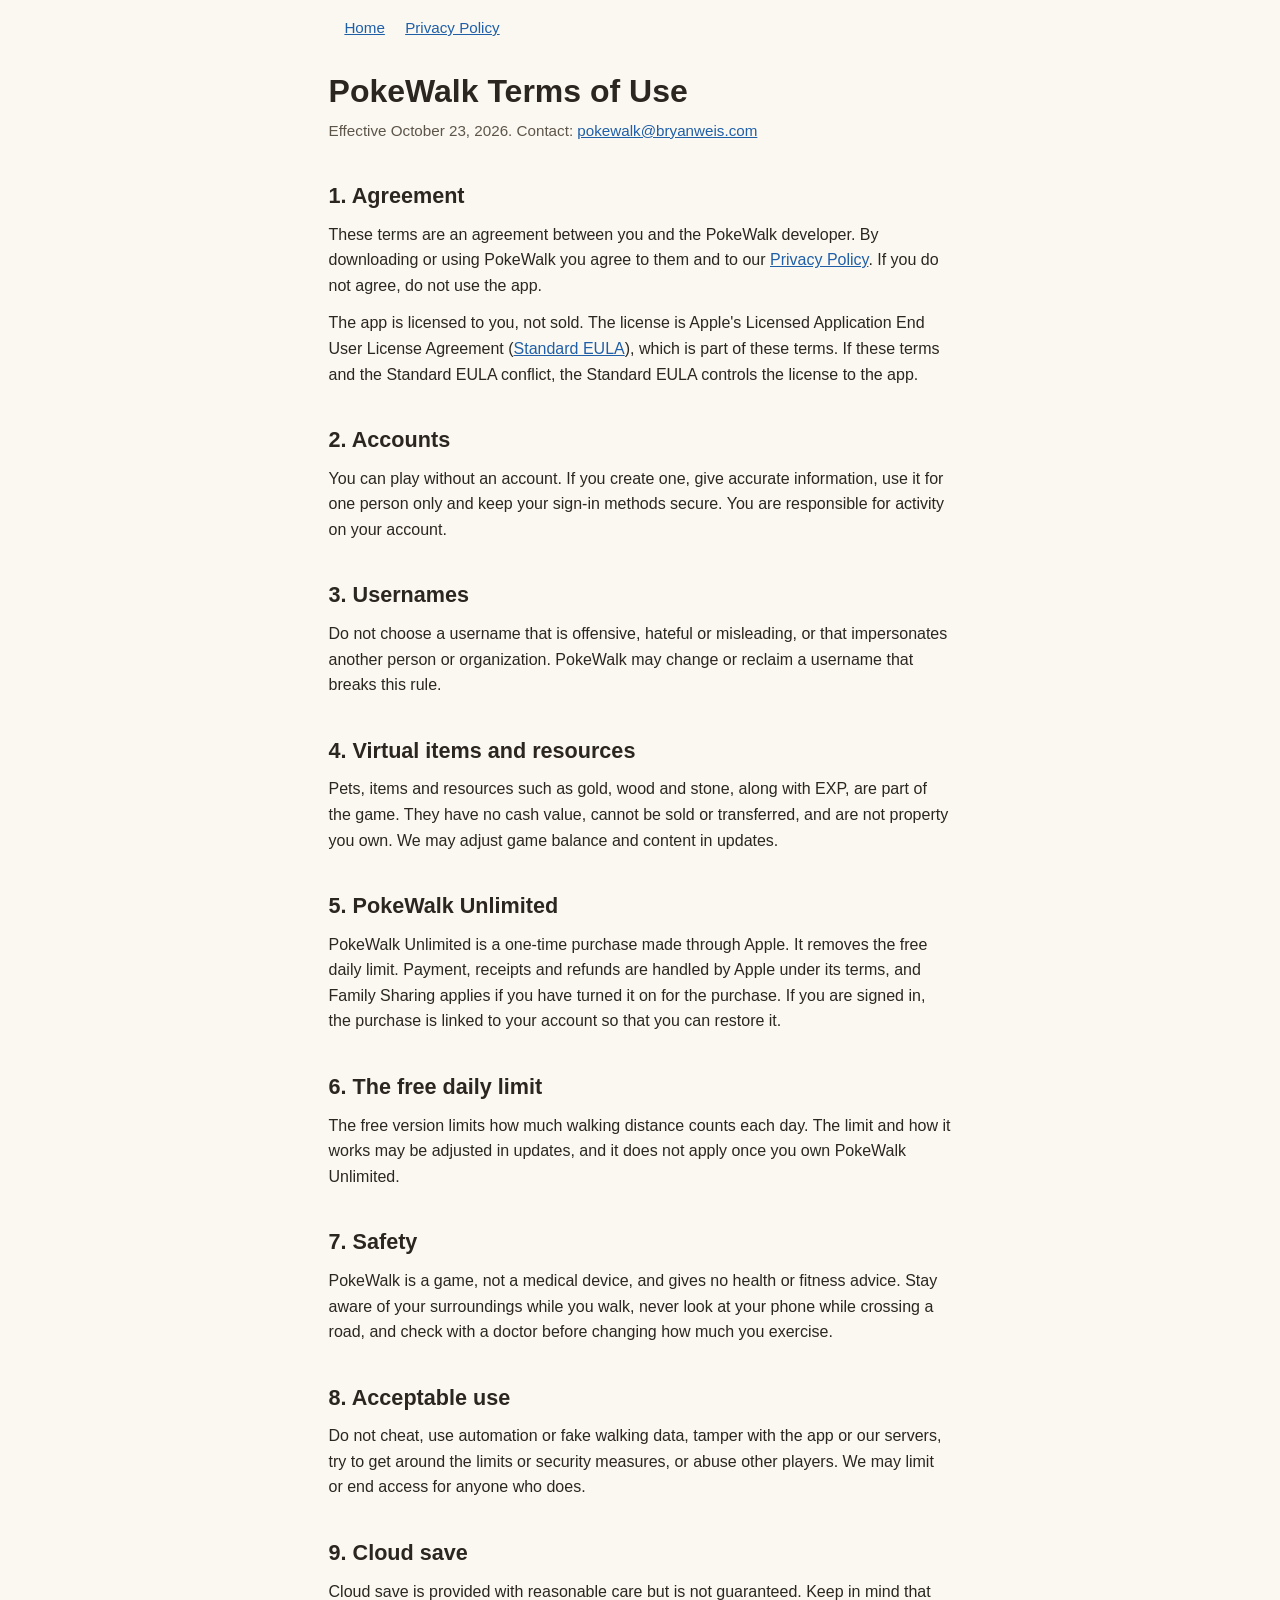
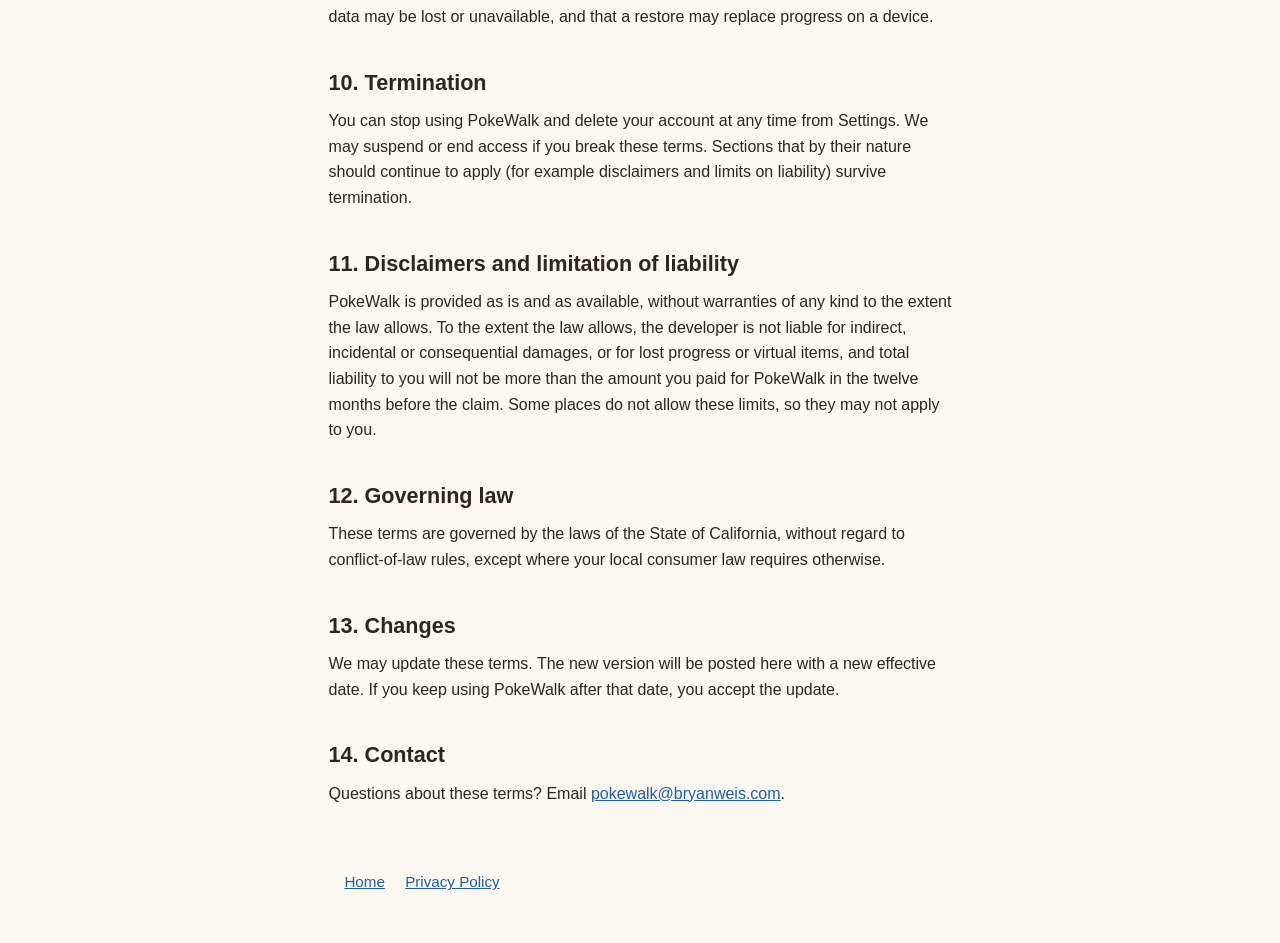
==== terms/index.html @ 286325bc "PokeWalk privacy policy and terms Co-Authored-By: Claude Opus 5.5 <noreply@anthropic.com>" ====
<!DOCTYPE html>
<html lang="en">
<head>
  <meta charset="utf-8">
  <meta name="viewport" content="width=device-width, initial-scale=1">
  <title>PokeWalk Terms of Use</title>
  <meta name="description" content="The terms for using PokeWalk, including accounts, usernames, purchases and acceptable use.">
  <link rel="canonical" href="https://pokewalk.bryanweis.com/terms/">
  <link rel="stylesheet" href="../styles.css">
</head>
<body>
  <header>
    <nav aria-label="Site">
      <a href="../">Home</a>
      <a href="../privacy/">Privacy Policy</a>
    </nav>
  </header>
  <main>
    <h1>PokeWalk Terms of Use</h1>
    <p class="meta">Effective October 23, 2026. Contact: <a href="mailto:pokewalk@bryanweis.com">pokewalk@bryanweis.com</a></p>

    <h2 id="agreement">1. Agreement</h2>
    <p>These terms are an agreement between you and the PokeWalk developer. By downloading or using PokeWalk you agree to them and to our <a href="../privacy/">Privacy Policy</a>. If you do not agree, do not use the app.</p>
    <p>The app is licensed to you, not sold. The license is Apple's Licensed Application End User License Agreement (<a href="https://www.apple.com/legal/internet-services/itunes/dev/stdeula/">Standard EULA</a>), which is part of these terms. If these terms and the Standard EULA conflict, the Standard EULA controls the license to the app.</p>

    <h2 id="accounts">2. Accounts</h2>
    <p>You can play without an account. If you create one, give accurate information, use it for one person only and keep your sign-in methods secure. You are responsible for activity on your account.</p>

    <h2 id="usernames">3. Usernames</h2>
    <p>Do not choose a username that is offensive, hateful or misleading, or that impersonates another person or organization. PokeWalk may change or reclaim a username that breaks this rule.</p>

    <h2 id="virtual">4. Virtual items and resources</h2>
    <p>Pets, items and resources such as gold, wood and stone, along with EXP, are part of the game. They have no cash value, cannot be sold or transferred, and are not property you own. We may adjust game balance and content in updates.</p>

    <h2 id="purchases">5. PokeWalk Unlimited</h2>
    <p>PokeWalk Unlimited is a one-time purchase made through Apple. It removes the free daily limit. Payment, receipts and refunds are handled by Apple under its terms, and Family Sharing applies if you have turned it on for the purchase. If you are signed in, the purchase is linked to your account so that you can restore it.</p>

    <h2 id="limit">6. The free daily limit</h2>
    <p>The free version limits how much walking distance counts each day. The limit and how it works may be adjusted in updates, and it does not apply once you own PokeWalk Unlimited.</p>

    <h2 id="safety">7. Safety</h2>
    <p>PokeWalk is a game, not a medical device, and gives no health or fitness advice. Stay aware of your surroundings while you walk, never look at your phone while crossing a road, and check with a doctor before changing how much you exercise.</p>

    <h2 id="use">8. Acceptable use</h2>
    <p>Do not cheat, use automation or fake walking data, tamper with the app or our servers, try to get around the limits or security measures, or abuse other players. We may limit or end access for anyone who does.</p>

    <h2 id="cloud">9. Cloud save</h2>
    <p>Cloud save is provided with reasonable care but is not guaranteed. Keep in mind that data may be lost or unavailable, and that a restore may replace progress on a device.</p>

    <h2 id="termination">10. Termination</h2>
    <p>You can stop using PokeWalk and delete your account at any time from Settings. We may suspend or end access if you break these terms. Sections that by their nature should continue to apply (for example disclaimers and limits on liability) survive termination.</p>

    <h2 id="disclaimers">11. Disclaimers and limitation of liability</h2>
    <p>PokeWalk is provided as is and as available, without warranties of any kind to the extent the law allows. To the extent the law allows, the developer is not liable for indirect, incidental or consequential damages, or for lost progress or virtual items, and total liability to you will not be more than the amount you paid for PokeWalk in the twelve months before the claim. Some places do not allow these limits, so they may not apply to you.</p>

    <h2 id="law">12. Governing law</h2>
    <p>These terms are governed by the laws of the State of California, without regard to conflict-of-law rules, except where your local consumer law requires otherwise.</p>

    <h2 id="changes">13. Changes</h2>
    <p>We may update these terms. The new version will be posted here with a new effective date. If you keep using PokeWalk after that date, you accept the update.</p>

    <h2 id="contact">14. Contact</h2>
    <p>Questions about these terms? Email <a href="mailto:pokewalk@bryanweis.com">pokewalk@bryanweis.com</a>.</p>
  </main>
  <footer>
    <nav aria-label="Footer">
      <a href="../">Home</a>
      <a href="../privacy/">Privacy Policy</a>
    </nav>
  </footer>
</body>
</html>
---- styles.css ----
/* PokeWalk legal site: one stylesheet, system fonts, no external requests. */
:root {
  color-scheme: light;
}

* {
  box-sizing: border-box;
}

body {
  margin: 0;
  padding: 0 1.25rem 3rem;
  background: #fbf8f1;
  color: #2b2620;
  font-family: -apple-system, BlinkMacSystemFont, "Segoe UI", Roboto, Helvetica, Arial, sans-serif;
  line-height: 1.6;
}

main {
  max-width: 70ch;
  margin: 0 auto;
  padding-top: 2rem;
}

header nav,
footer nav {
  max-width: 70ch;
  margin: 0 auto;
  padding: 1rem 0 0;
  font-size: 0.95rem;
}

header nav a,
footer nav a {
  margin-right: 1rem;
}

h1 {
  font-size: 2rem;
  line-height: 1.2;
  margin: 0 0 0.25rem;
}

h2 {
  font-size: 1.35rem;
  margin: 2.25rem 0 0.5rem;
}

h3 {
  font-size: 1.1rem;
  margin: 1.5rem 0 0.25rem;
}

p,
ul,
ol,
table {
  margin: 0.5rem 0 0.75rem;
}

ul,
ol {
  padding-left: 1.4rem;
}

a {
  color: #1f5fa8;
}

a:focus,
a:hover {
  color: #0f3d73;
}

.meta {
  color: #5d554a;
  font-size: 0.95rem;
}

.summary {
  background: #fff;
  border: 2px solid #d9cfb9;
  border-radius: 12px;
  padding: 0.75rem 1.25rem;
  margin: 1.25rem 0;
}

.summary h2 {
  margin-top: 0.5rem;
}

table {
  border-collapse: collapse;
  width: 100%;
  font-size: 0.92rem;
}

th,
td {
  border: 1px solid #d9cfb9;
  padding: 0.4rem 0.5rem;
  text-align: left;
  vertical-align: top;
}

th {
  background: #f1ead9;
}

footer {
  margin-top: 3rem;
  font-size: 0.9rem;
  color: #5d554a;
}

@media (max-width: 520px) {
  table {
    font-size: 0.85rem;
  }
}
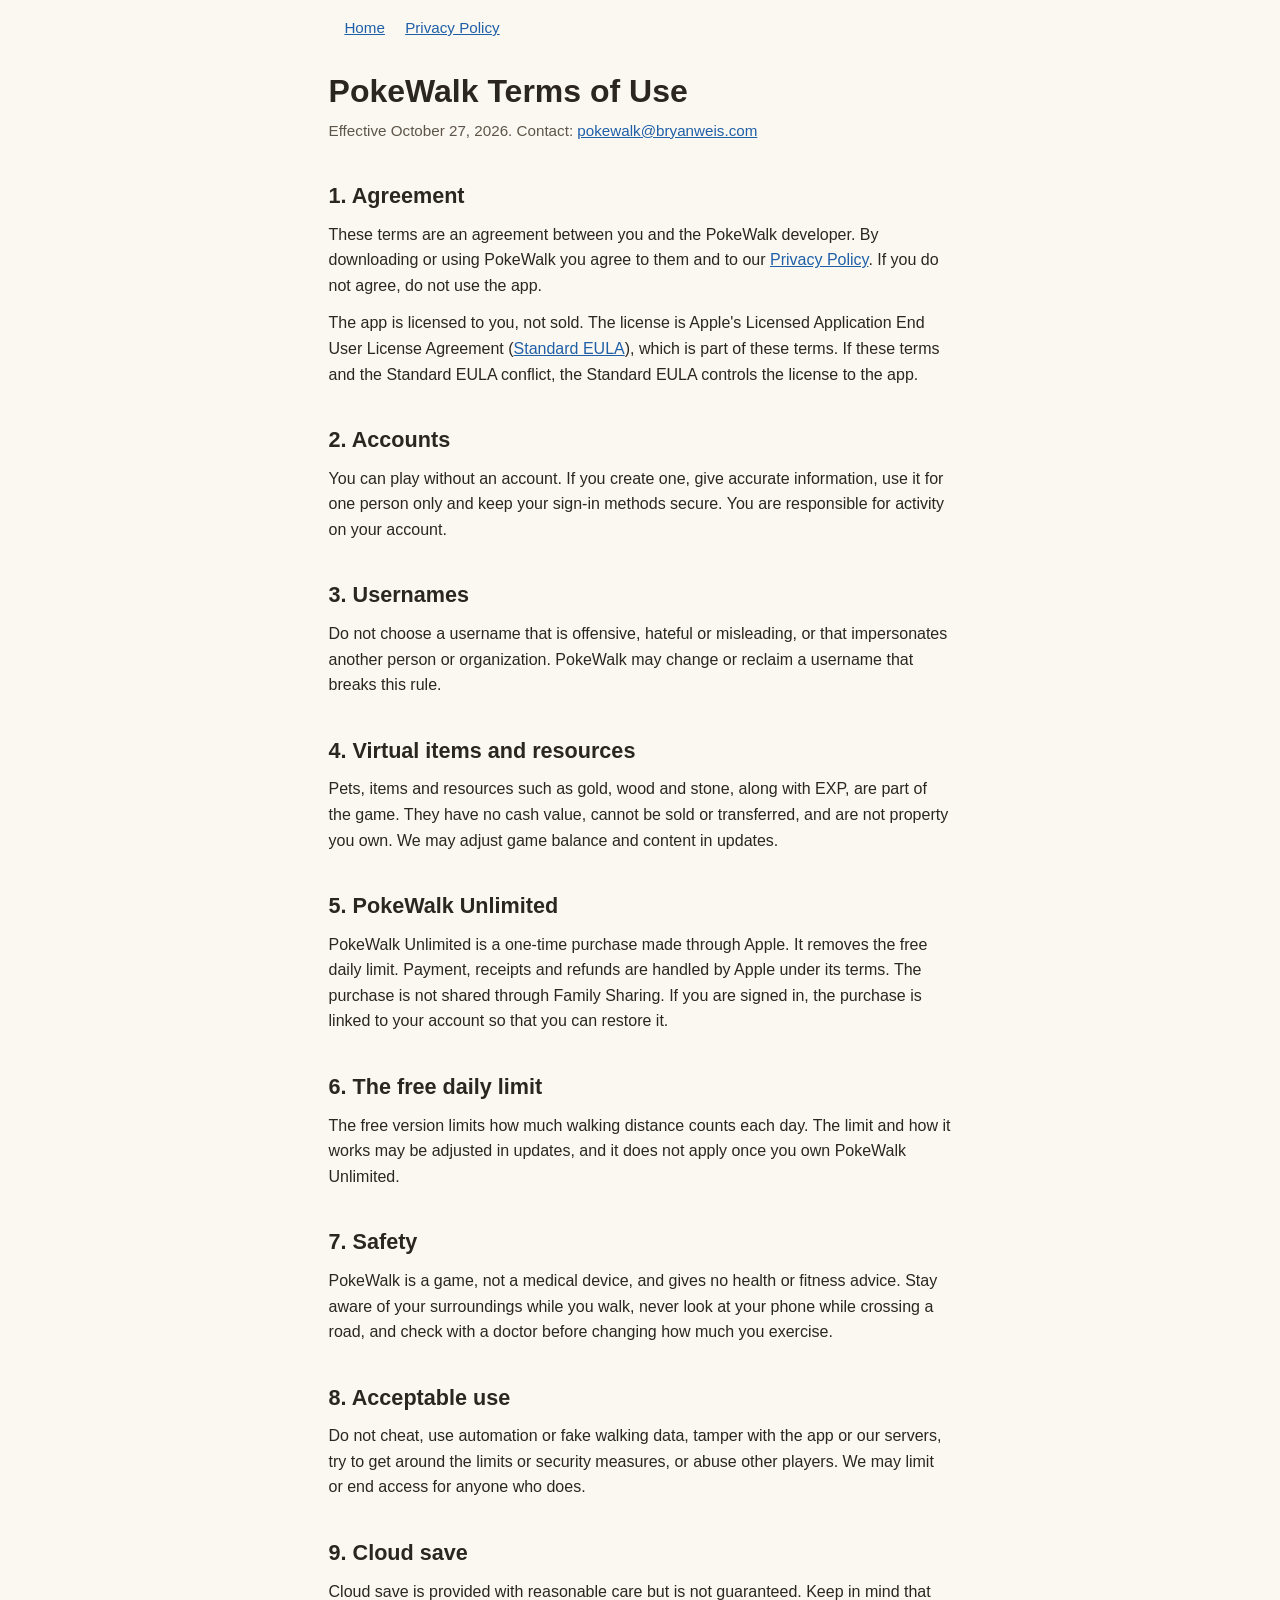
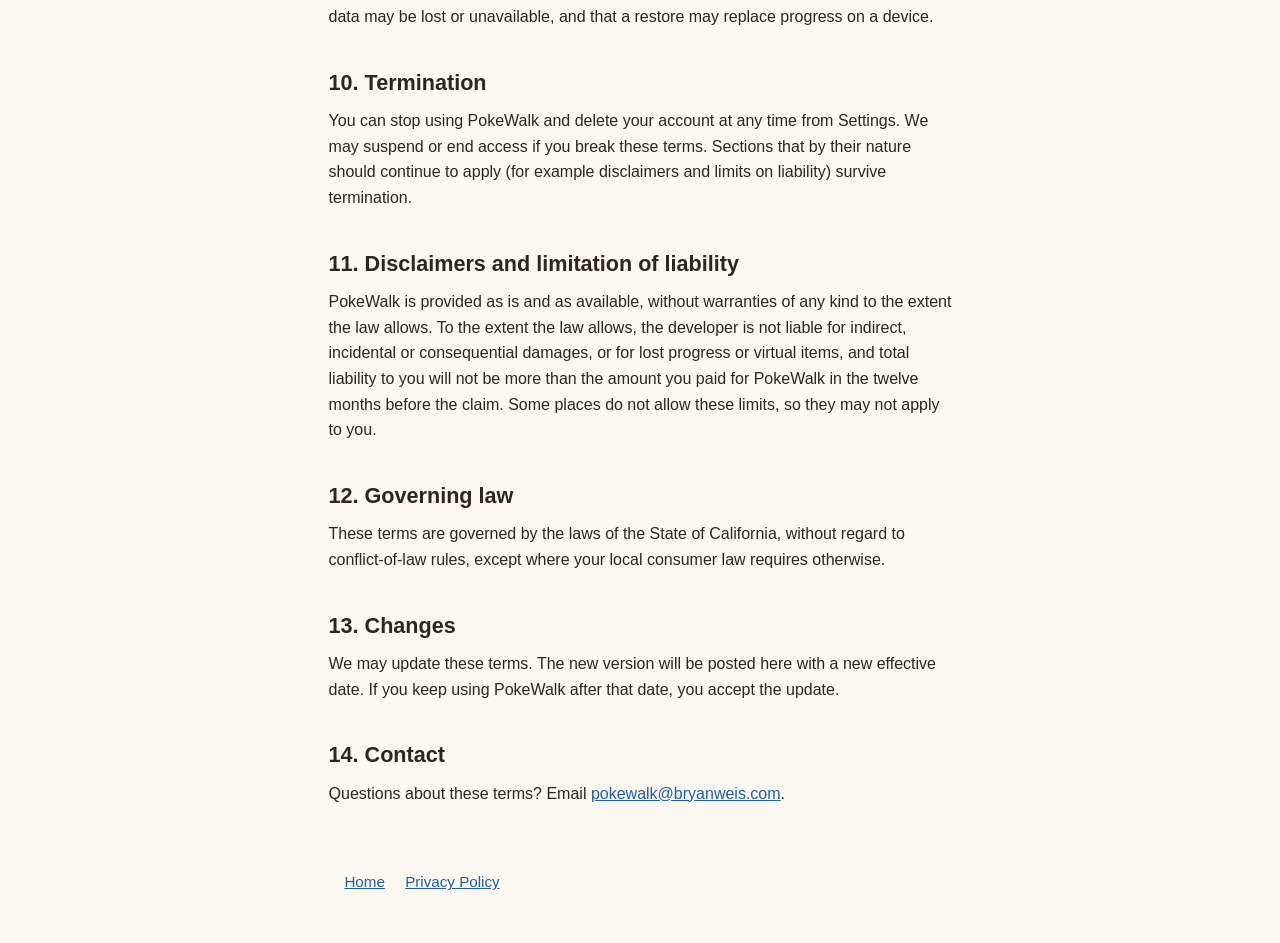
==== commit 80089fba: "Terms: Unlimited is not shared through Family Sharing Co-Authored-By: Claude Opus 5.5 <noreply@anthr" ====
--- a/terms/index.html
+++ b/terms/index.html
@@ -17,7 +17,7 @@
   </header>
   <main>
     <h1>PokeWalk Terms of Use</h1>
-    <p class="meta">Effective October 23, 2026. Contact: <a href="mailto:pokewalk@bryanweis.com">pokewalk@bryanweis.com</a></p>
+    <p class="meta">Effective October 27, 2026. Contact: <a href="mailto:pokewalk@bryanweis.com">pokewalk@bryanweis.com</a></p>
 
     <h2 id="agreement">1. Agreement</h2>
     <p>These terms are an agreement between you and the PokeWalk developer. By downloading or using PokeWalk you agree to them and to our <a href="../privacy/">Privacy Policy</a>. If you do not agree, do not use the app.</p>
@@ -33,7 +33,7 @@
     <p>Pets, items and resources such as gold, wood and stone, along with EXP, are part of the game. They have no cash value, cannot be sold or transferred, and are not property you own. We may adjust game balance and content in updates.</p>
 
     <h2 id="purchases">5. PokeWalk Unlimited</h2>
-    <p>PokeWalk Unlimited is a one-time purchase made through Apple. It removes the free daily limit. Payment, receipts and refunds are handled by Apple under its terms, and Family Sharing applies if you have turned it on for the purchase. If you are signed in, the purchase is linked to your account so that you can restore it.</p>
+    <p>PokeWalk Unlimited is a one-time purchase made through Apple. It removes the free daily limit. Payment, receipts and refunds are handled by Apple under its terms. The purchase is not shared through Family Sharing. If you are signed in, the purchase is linked to your account so that you can restore it.</p>
 
     <h2 id="limit">6. The free daily limit</h2>
     <p>The free version limits how much walking distance counts each day. The limit and how it works may be adjusted in updates, and it does not apply once you own PokeWalk Unlimited.</p>
